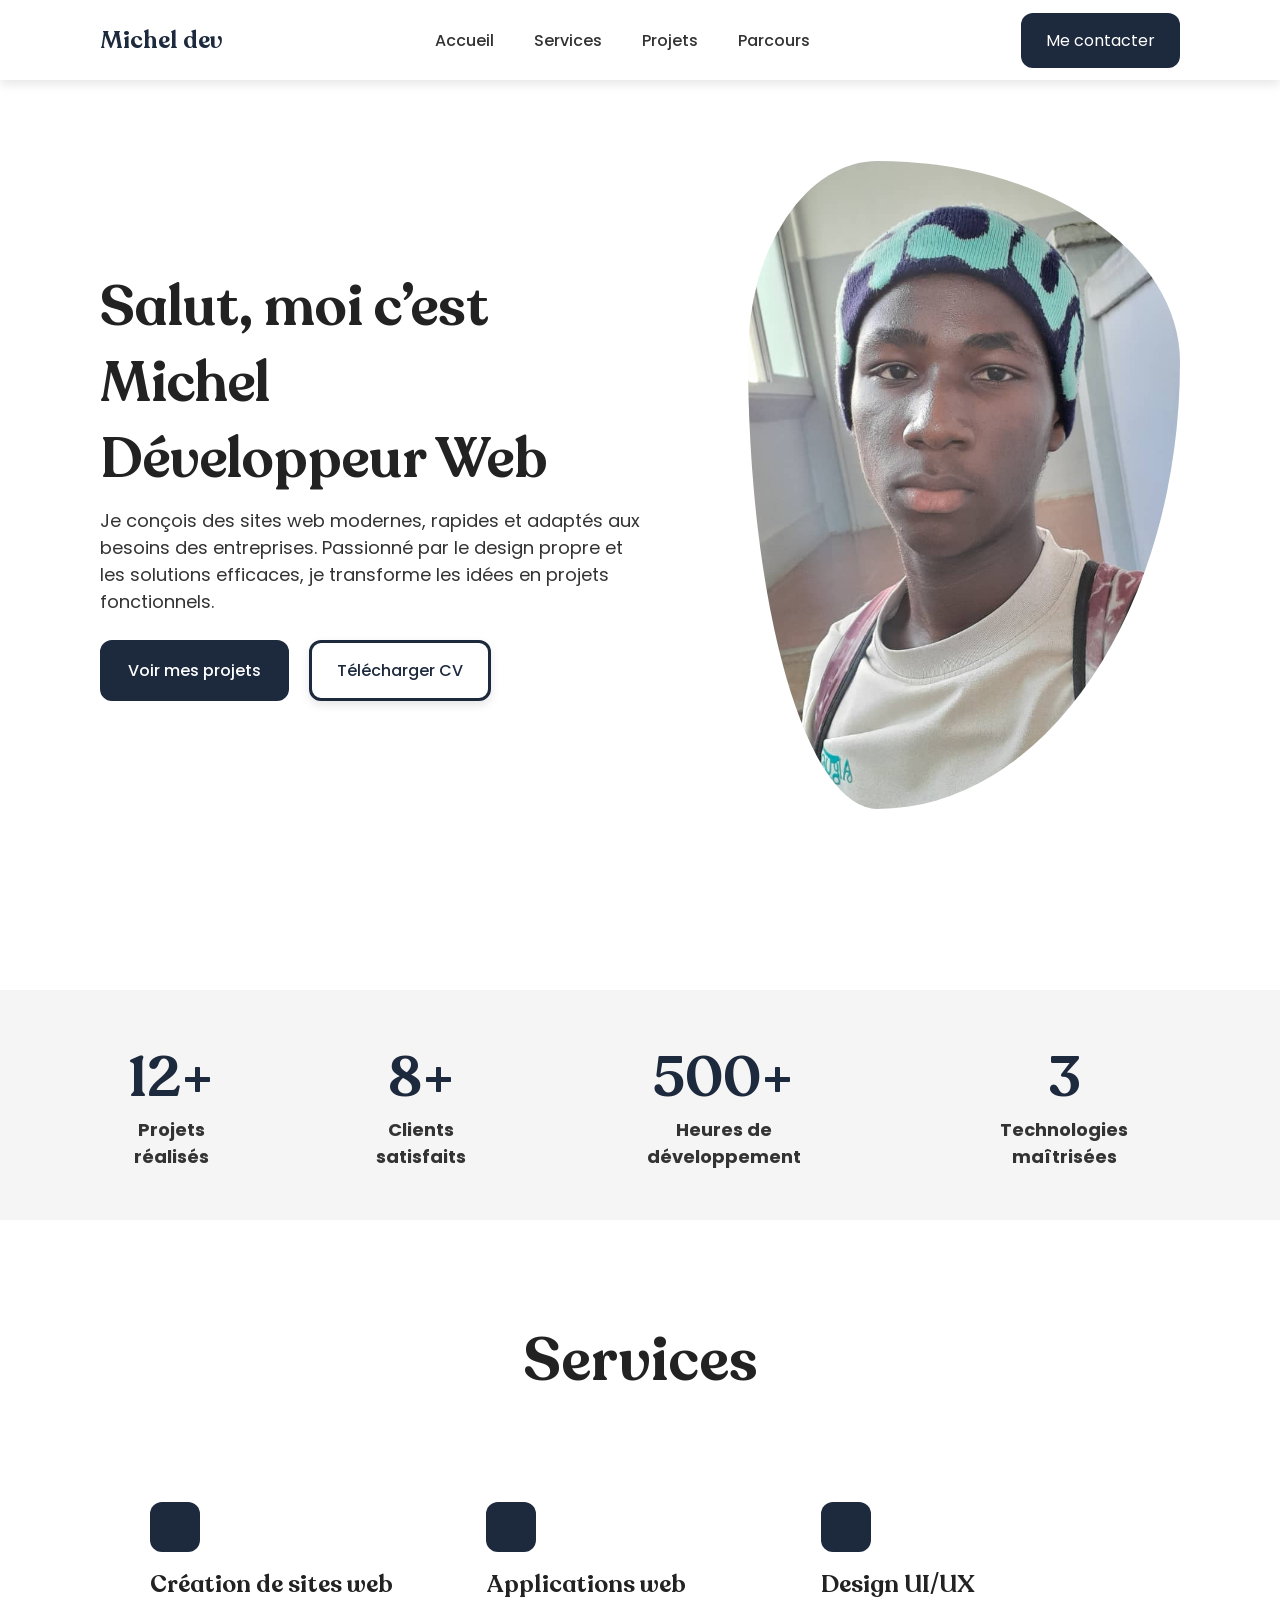
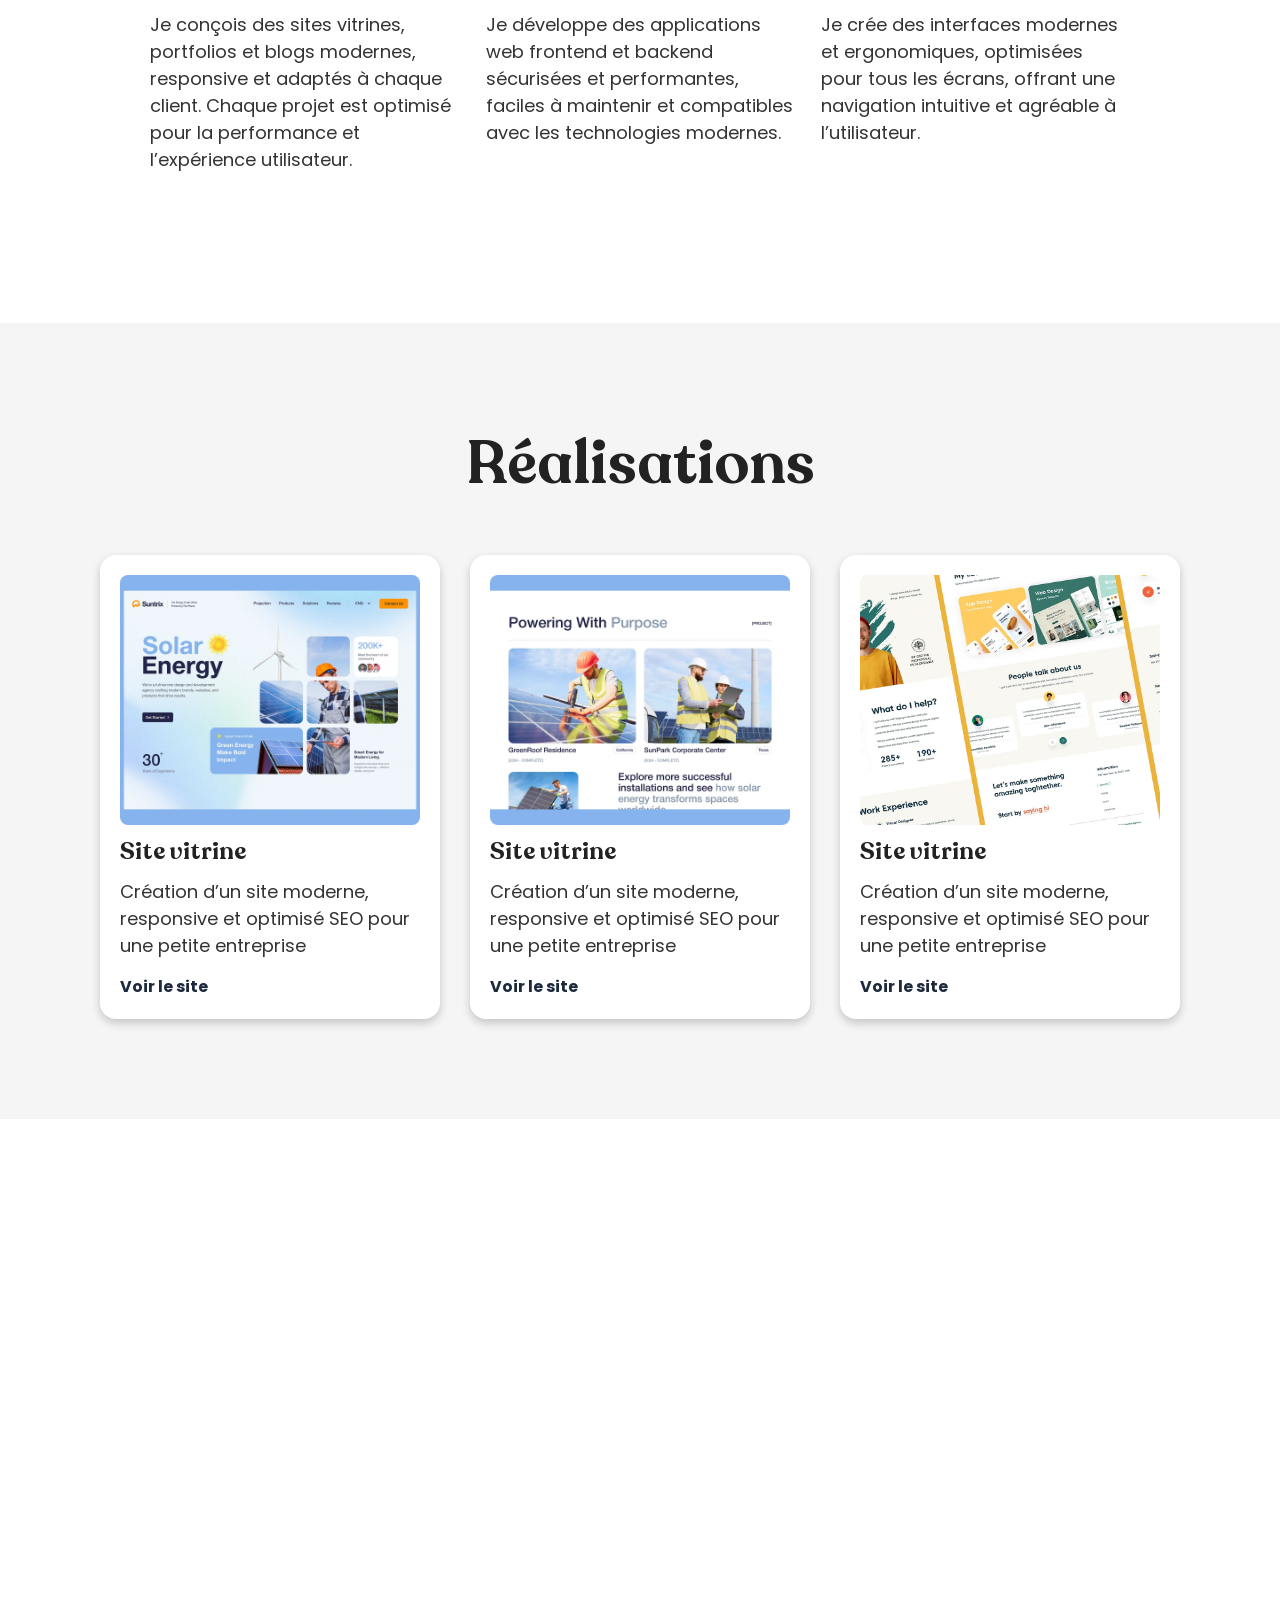
==== code.html @ 20b25637 "Version 1.0" ====
<!DOCTYPE html>
<html lang="en">

<head>
    <meta charset="UTF-8">
    <meta name="viewport" content="width=device-width, initial-scale=1.0">
    <link rel="stylesheet" href="style.css">
    <link rel="preconnect" href="https://fonts.googleapis.com">
    <link rel="preconnect" href="https://fonts.gstatic.com" crossorigin>
    <link rel='stylesheet'
        href='https://cdn-uicons.flaticon.com/3.0.0/uicons-regular-straight/css/uicons-regular-straight.css'>
    <link rel='stylesheet'
        href='https://cdn-uicons.flaticon.com/3.0.0/uicons-regular-rounded/css/uicons-regular-rounded.css'>
    <link
        href="https://fonts.googleapis.com/css2?family=Google+Sans+Flex:opsz,wght@6..144,1..1000&family=Montserrat:ital,wght@0,100..900;1,100..900&family=Poppins:ital,wght@0,100;0,200;0,300;0,400;0,500;0,600;0,700;0,800;0,900;1,100;1,200;1,300;1,400;1,500;1,600;1,700;1,800;1,900&display=swap"
        rel="stylesheet">
    <title>Document</title>
</head>

<body>
    <header>
        <div class="logo"><a href="#">Michel dev</a></div>
        <div class="onglets">
            <a href="test.html">Accueil</a>
            <a href="#">Services</a>
            <a href="#">Projets</a>
            <a href="#">Parcours</a>
        </div>
        <div class="contact">
            <a href="#">Me contacter</a>
        </div>
    </header>
    <section class="hero">
        <div class="hero-container">
            <div class="hero-text">
                <h1>Salut, moi c’est Michel <br> Développeur Web</h1>
                <p>
                    Je conçois des sites web modernes, rapides et adaptés aux besoins des entreprises.
                    Passionné par le design propre et les solutions efficaces, je transforme les idées en projets
                    fonctionnels.
                </p>

                <div class="hero-btn">
                    <a href="#">Voir mes projets</a>
                    <a href="#">Télécharger CV</a>
                </div>
            </div>
            <div class="hero-image"><img src="/WhatsApp Image 2025-12-08 at 14.41.46.webp" alt=""></div>
        </div>
    </section>
    <section class="stats">
        <div class="stats-list">
            <div class="stat">
                <h1>12+</h1>
                <p>Projets réalisés</p>
            </div>
            <div class="stat">
                <h1>8+</h1>
                <p>Clients satisfaits</p>
            </div>
            <div class="stat">
                <h1>500+</h1>
                <p>Heures de développement</p>
            </div>
            <div class="stat">
                <h1>3</h1>
                <p>Technologies maîtrisées</p>
            </div>
        </div>
    </section>
    <section class="service">
        <div class="service-header">
            <h1>Services</h1>
        </div>
        <div class="service-container">
            <div class="service-box">
                <div class="service-icon"><i class="fi fi-rr-code-window"></i></div>
                <div class="service-text">
                    <h3>Création de sites web</h3>
                    <p>
                        Je conçois des sites vitrines, portfolios et blogs modernes, responsive et adaptés à chaque
                        client. Chaque projet
                        est optimisé pour la performance et l’expérience utilisateur.
                    </p>
                </div>
            </div>
            <div class="service-box">
                <div class="service-icon"><i class="fi fi-rr-apps-add"></i></div>
                <div class="service-text">
                    <h3>Applications web</h3>
                    <p>
                        Je développe des applications web frontend et backend sécurisées et performantes, faciles à
                        maintenir et compatibles
                        avec les technologies modernes.
                    </p>
                </div>
            </div>
            <div class="service-box">
                <div class="service-icon"><i class="fi fi-rr-paintbrush-pencil"></i></div>
                <div class="service-text">
                    <h3>Design UI/UX</h3>
                    <p>
                        Je crée des interfaces modernes et ergonomiques, optimisées pour tous les écrans, offrant une
                        navigation intuitive
                        et agréable à l’utilisateur.
                    </p>
                </div>

            </div>
        </div>
    </section>
    <section class="projet">
        <div class="projet-header">
            <h1>Réalisations</h1>
        </div>
        <div class="projet-container">
            <div class="projet-box">
                <div class="projet-image"><img src="/0b5f8547e81bfb8bf76adc9c7a1561a4.png" alt=""></div>
                <div class="projet-text">
                    <h3>Site vitrine</h3>
                    <p>Création d’un site moderne, responsive et optimisé SEO pour une petite entreprise</p>
                    <a href="#">Voir le site <i class="fi fi-rr-arrow-right"></i></a>
                </div>
            </div>
            <div class="projet-box">
                <div class="projet-image"><img src="/b002c0d7b7030a1d97a89bfd084928f0.png" alt=""></div>
                <div class="projet-text">
                    <h3>Site vitrine</h3>
                    <p>Création d’un site moderne, responsive et optimisé SEO pour une petite entreprise</p>
                    <a href="#">Voir le site <i class="fi fi-rr-arrow-right"></i></a>
                </div>
            </div>
            <div class="projet-box">
                <div class="projet-image"><img src="/original-c26c7733b9b9399e5226156f7032d91d.webp" alt=""></div>
                <div class="projet-text">
                    <h3>Site vitrine</h3>
                    <p>Création d’un site moderne, responsive et optimisé SEO pour une petite entreprise</p>
                    <a href="#">Voir le site <i class="fi fi-rr-arrow-right"></i></a>
                </div>
            </div>
        </div>
    </section>
</body>

</html>
---- style.css ----
@font-face {
  font-family: recoleta;
  src: url(/recoleta/637ba2d71052e2a19a181ee8_RecoletaAlt-SemiBold.woff);
}
* {
  padding: 0;
  margin: 0;
  box-sizing: border-box;
  text-decoration: none;
  font-family: "Google Sans Flex", Poppins, "Segoe UI", Tahoma, Geneva, Verdana,
    sans-serif;
}
h1,
h2,
h3 {
  font-family: recoleta, "Google Sans Flex", Poppins, "Segoe UI";
}
body {
  margin-bottom: 100em;
}
h1 {
  font-size: 2.5rem;
  color: #222;
}
h2 {
  font-size: 2rem;
  color: #222;
}
h3 {
  font-size: 1.5rem;
  color: #222;
}

p,
span {
  font-size: 18px;
}
section {
  padding: 0 100px;
}


/* header */
header {
  display: flex;
  align-items: center;
  justify-content: space-between;
  padding: 0 100px;
  height: 80px;
  width: 100%;
  box-shadow: 0 4px 10px rgba(0, 0, 0, 0.1);
}

.logo a {
  display: block;
  color: #1d293d;
  font-weight: bold;
  font-family: recoleta;
  font-size: 1.5rem;
}
.onglets {
  display: flex;
  justify-content: center;
  gap: 40px;
}

.onglets a {
  position: relative;
  text-decoration: none;
  color: #333;
  font-weight: 500;
  padding: 5px 0;
}

.onglets a::after {
  content: "";
  position: absolute;
  bottom: 0;
  left: 0;
  width: 0;
  height: 3px;
  border-radius: 2px;
  background: #1d293d;
  transition: width 0.3s ease;
}

.onglets a:hover::after {
  width: 100%;
}
.onglets a:hover {
  color: #1d293d;
}
.contact a {
  display: block;
  padding: 15px 25px;
  background-color: #1d293d;
  color: white;
  border-radius: 12px;
  transition: 0.3s ease-in-out;
}
.contact a:hover {
  background-color: #283753;
}

/* hero section */
.hero {
  display: flex;
  align-items: center;
  height: 90vh;
}
.hero-container {
  display: flex;
  align-items: center;
  justify-content: space-between;
  height: 100%;
}
.hero-text {
  width: 50%;
}
.hero-text h1 {
  font-size: 3.5rem;
}
.hero-text p {
  color: #333;
  margin-top: 10px;
}
.hero-btn {
  margin-top: 25px;
  display: flex;
  align-items: center;
  gap: 20px;
}
.hero-btn a {
  display: inline-block;
  padding: 15px 25px;
  border-radius: 12px;
  background-color: #1d293d;
  color: white;
  font-weight: 500;
  border: solid #1d293d 3px;
  transition: 0.3s ease-in-out;
}
.hero-btn a:hover {
  background-color: #283753;
}
.hero-btn a:last-child {
  background-color: white;
  color: #1d293d;
  box-shadow: 0 4px 10px rgba(0, 0, 0, 0.1);
  border: solid 3px #1d293d;
}
.hero-btn a:last-child:hover {
  background-color: #1d293d;
  color: white;
}
.hero-image {
  width: 40%;
  height: 80%;
  border-radius: 30% 70% 70% 30% / 30% 31% 69% 70%;
  background-color: #283753;
  overflow: hidden;
}
.hero-image img {
  width: 100%;
  height: 100%;
  object-fit: cover;
}


/* Apropos */
.apropos {
  margin-top: 100px;
}
.apropos-container {
  display: flex;
  justify-content: space-between;
}

.stats {
    margin-top: 100px;
    padding: 50px 100px;
    background-color: whitesmoke;
}
.stats-list {
    display: flex;
    align-items: center;
    justify-content: center;
    gap: 100px;
    text-align: center;
}
.stats-list h1 {
    font-size: 3.5rem;
    color: #1d293d;
}
.stats-list p {
    color: #333;
    font-weight: bold;
}


.projet {
    margin-top: 150px;
    padding: 100px;
    background-color: whitesmoke;
}
.projet-header h1 {
    font-size: 3.75rem;
    text-align: center;
}
.projet-container {
    display: flex;
    align-items: center;
    justify-content: space-between;
    margin-top: 50px;
}
.projet-box {
    width: 31.5%;
    padding: 20px;
    box-shadow: 0 4px 10px rgba(0, 0, 0, 0.1), 0 4px 10px rgba(0, 0, 0, 0.1);
    border-radius: 16px;
    background-color: white;
}
.projet-image {
    width: 100%;
    height: 250px;
}
.projet-image img {
    width: 100%;
    height: 100%;
    object-fit: cover;
    border-radius: 8px;
}
.projet-text h3 {
    margin-top: 10px;
}
.projet-text p {
    margin-top: 10px;
    color: #333;
}
.projet-text a {
    display: flex;
    gap: 0 5px;
    margin-top: 15px;
    color: #1d293d;
    font-weight: bold;
}
.projet-text a i {
    margin-top: 3px;
}






/* service */
.service {
  margin-top: 100px;
  padding: 0 150px;
}
.service-header h1 {
    font-size: 3.75rem;
    text-align: center;
}
.service-container {
  display: flex;
  justify-content: space-between;
  flex-wrap: wrap;
  margin-top: 100px;
}
.service-box {
  width: 31.5%;
}
.service-icon {
  width: 50px;
  height: 50px;
  display: flex;
  align-items: center;
  justify-content: center;
  background-color: #1d293d;
  color: white;
  border-radius: 12px;
}
.service-icon i {
  font-size: 20px;
  margin-top: 7px;
}
.service-text h3 {
  margin-top: 16px;
}
.service-text P {
  margin-top: 10px;
  color: #333;
}

/* end */
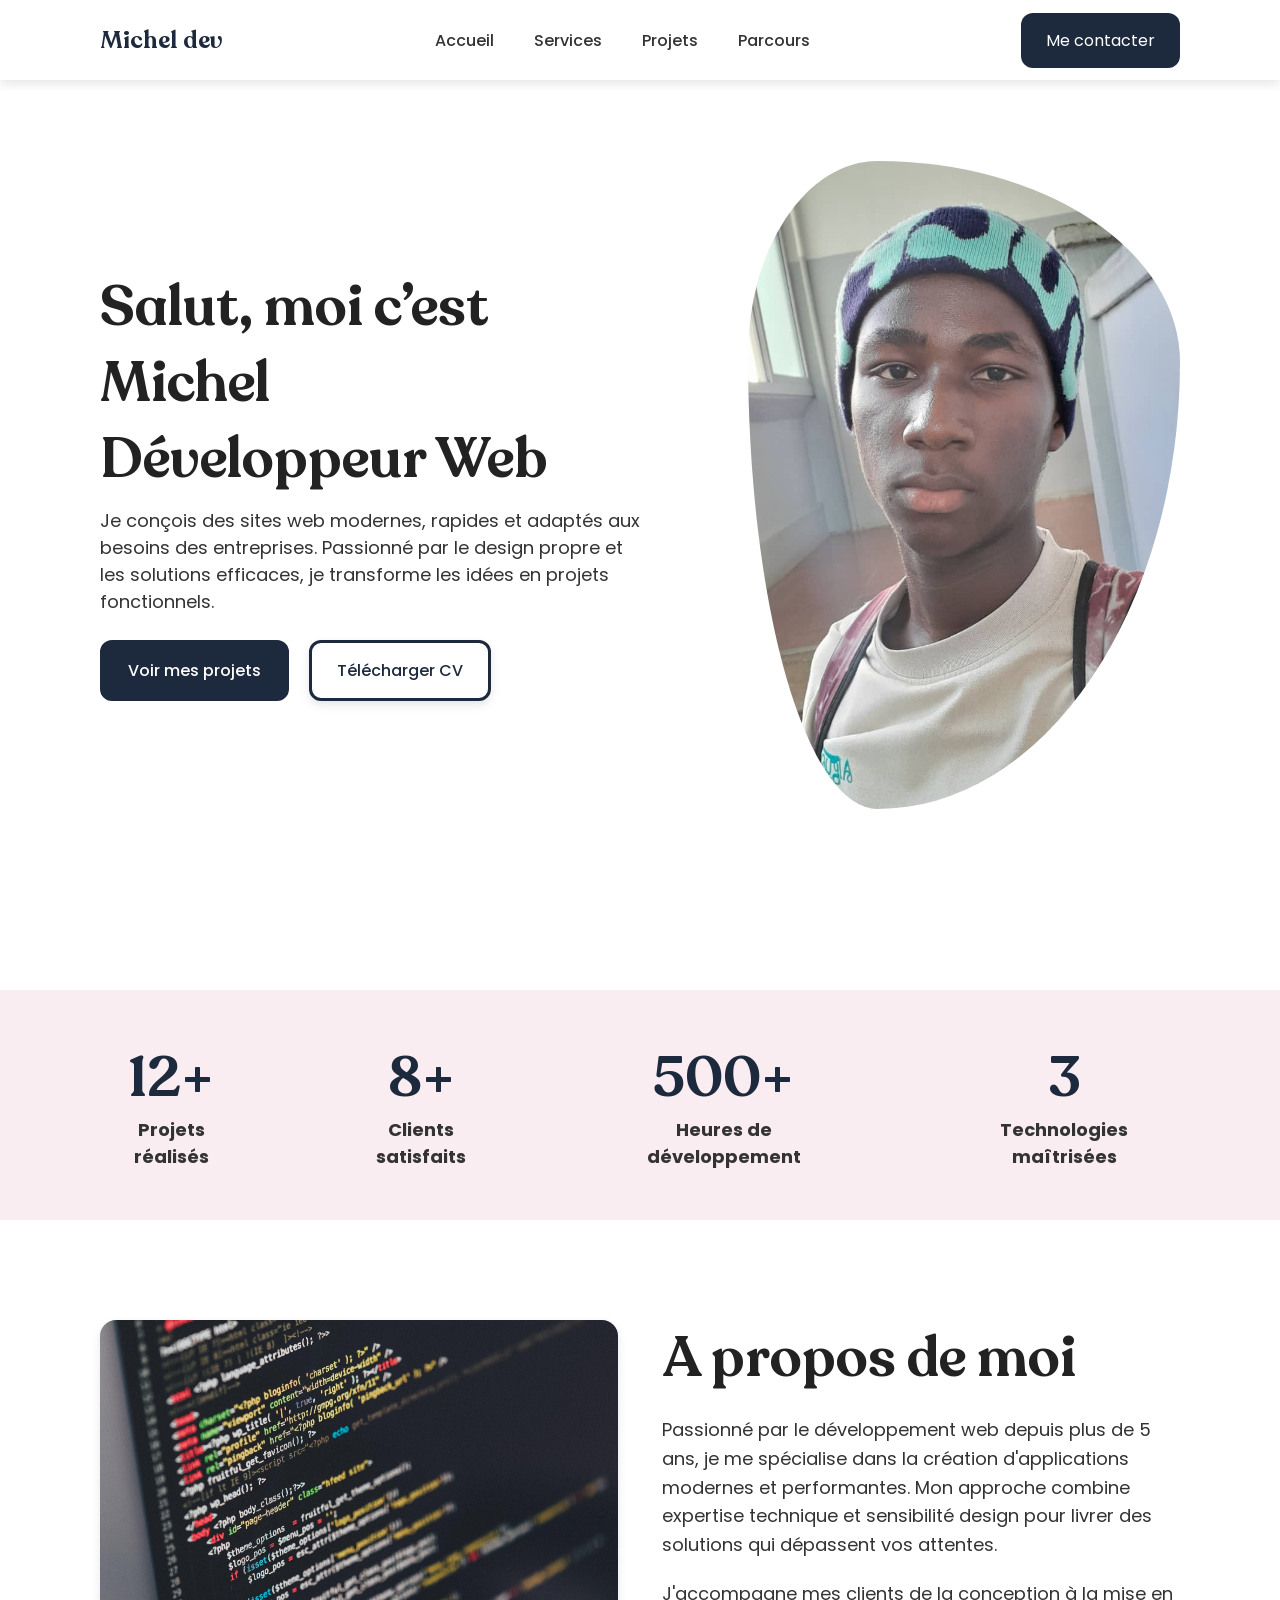
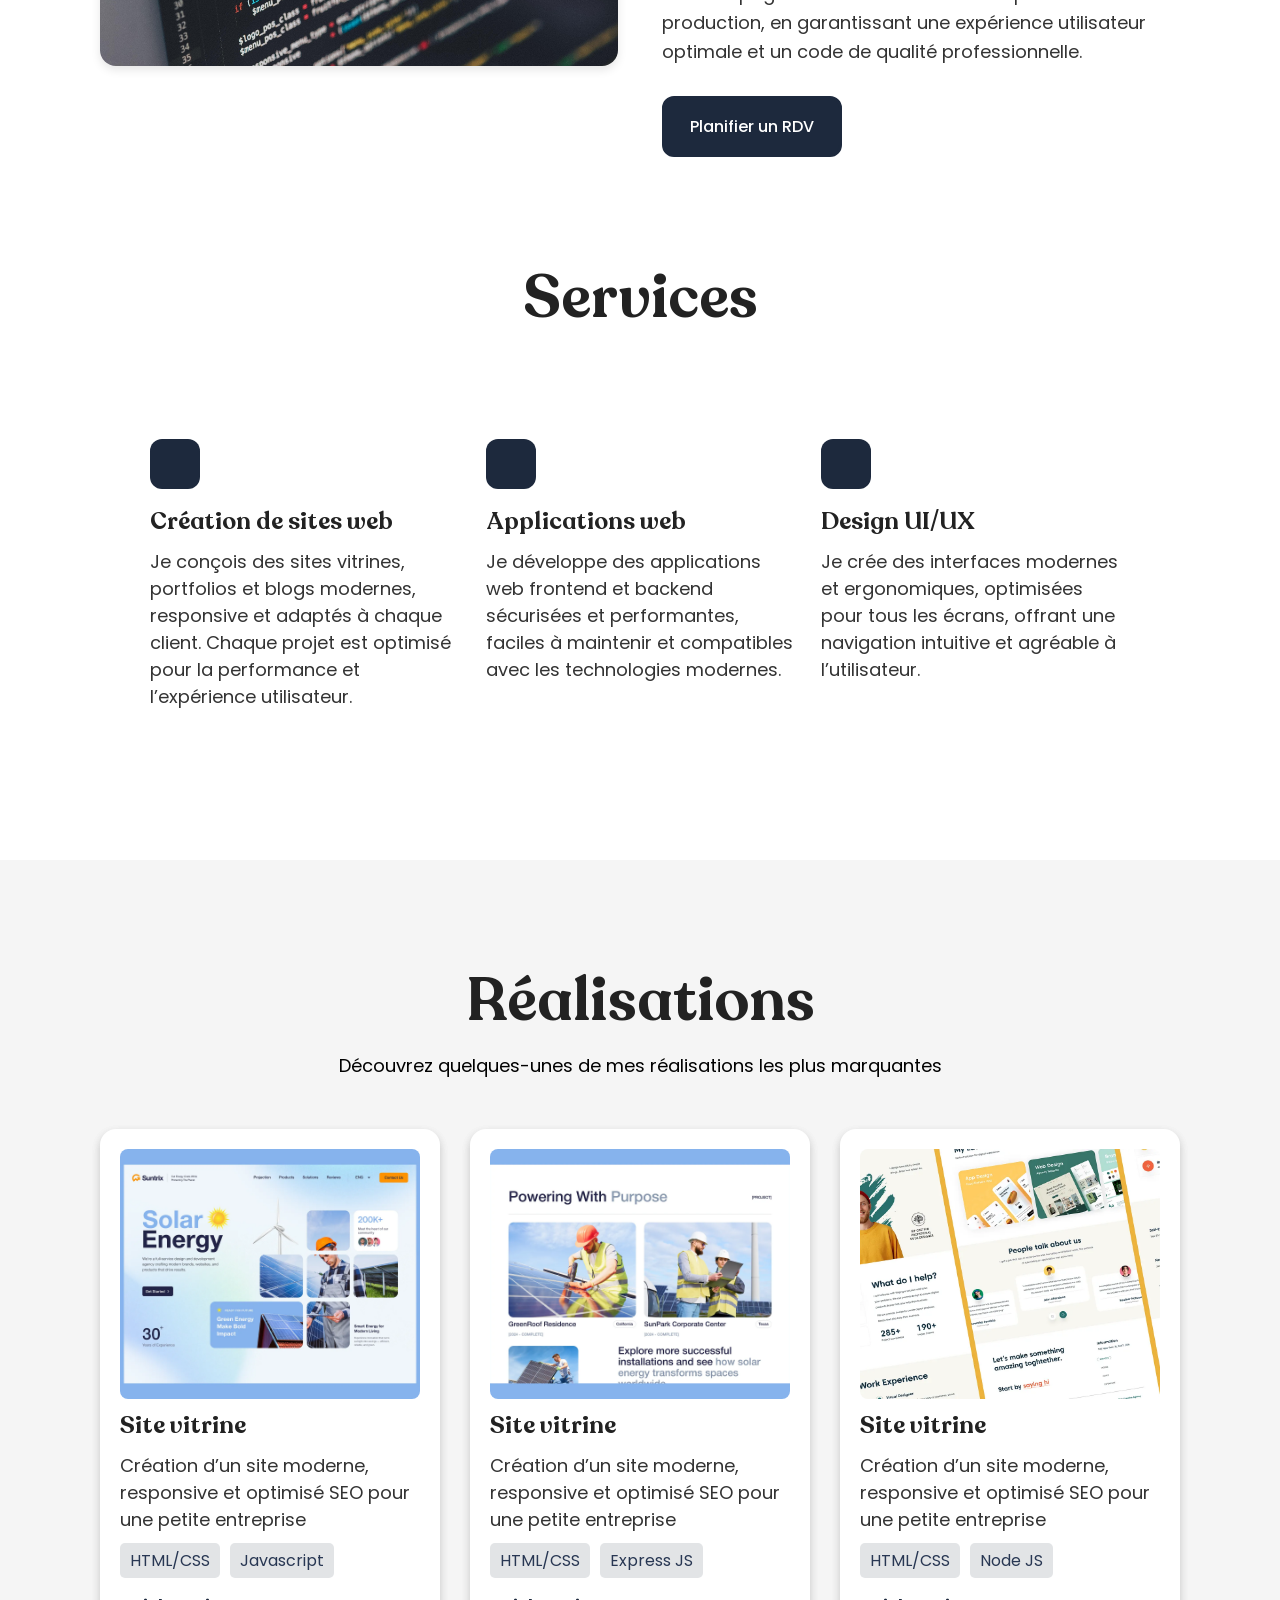
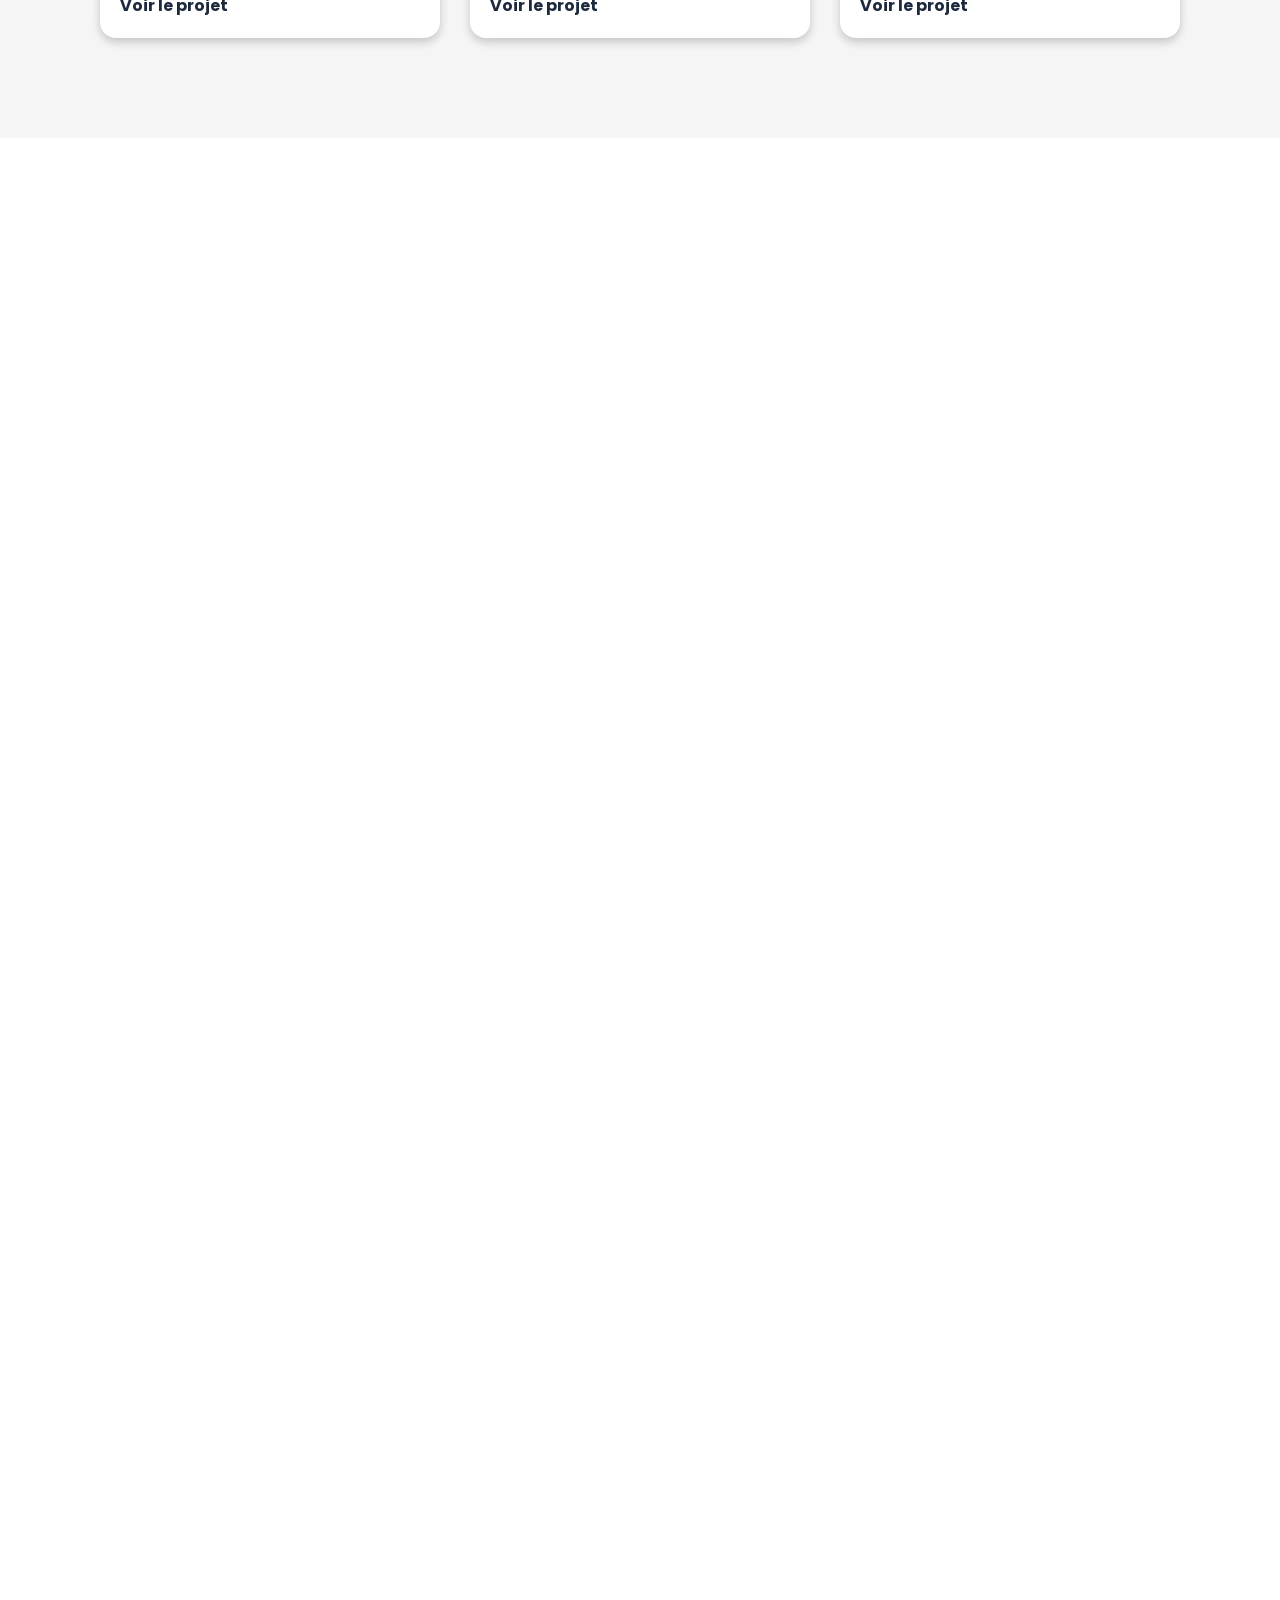
==== commit 4f7ae592: "Creation section A propos" ====
--- a/code.html
+++ b/code.html
@@ -68,6 +68,27 @@
             </div>
         </div>
     </section>
+    <section class="apropos">
+        <div class="apropos-left">
+            <img src="/code-1839406_1920.jpg" alt="">
+        </div>
+        <div class="apropos-right">
+            <h1>A propos de moi</h1>
+            <p>
+                Passionné par le développement web depuis plus de 5 ans, je me spécialise dans la création
+                d'applications modernes et
+                performantes. Mon approche combine expertise technique et sensibilité design pour livrer des solutions
+                qui dépassent vos
+                attentes.
+            </p>
+            <p>
+                J'accompagne mes clients de la conception à la mise en production, en garantissant une expérience
+                utilisateur optimale
+                et un code de qualité professionnelle.
+            </p>
+            <a href="#">Planifier un RDV</a>
+        </div>
+    </section>
     <section class="service">
         <div class="service-header">
             <h1>Services</h1>
@@ -112,6 +133,7 @@
     <section class="projet">
         <div class="projet-header">
             <h1>Réalisations</h1>
+            <p>Découvrez quelques-unes de mes réalisations les plus marquantes</p>
         </div>
         <div class="projet-container">
             <div class="projet-box">
@@ -119,7 +141,11 @@
                 <div class="projet-text">
                     <h3>Site vitrine</h3>
                     <p>Création d’un site moderne, responsive et optimisé SEO pour une petite entreprise</p>
-                    <a href="#">Voir le site <i class="fi fi-rr-arrow-right"></i></a>
+                    <div class="techno">
+                        <div class="box">HTML/CSS</div>
+                        <div class="box">Javascript</div>
+                    </div>
+                    <a href="#">Voir le projet <i class="fi fi-rr-arrow-right"></i></a>
                 </div>
             </div>
             <div class="projet-box">
@@ -127,7 +153,11 @@
                 <div class="projet-text">
                     <h3>Site vitrine</h3>
                     <p>Création d’un site moderne, responsive et optimisé SEO pour une petite entreprise</p>
-                    <a href="#">Voir le site <i class="fi fi-rr-arrow-right"></i></a>
+                    <div class="techno">
+                        <div class="box">HTML/CSS</div>
+                        <div class="box">Express JS</div>
+                    </div>
+                    <a href="#">Voir le projet <i class="fi fi-rr-arrow-right"></i></a>
                 </div>
             </div>
             <div class="projet-box">
@@ -135,7 +165,11 @@
                 <div class="projet-text">
                     <h3>Site vitrine</h3>
                     <p>Création d’un site moderne, responsive et optimisé SEO pour une petite entreprise</p>
-                    <a href="#">Voir le site <i class="fi fi-rr-arrow-right"></i></a>
+                    <div class="techno">
+                        <div class="box">HTML/CSS</div>
+                        <div class="box">Node JS</div>
+                    </div>
+                    <a href="#">Voir le projet <i class="fi fi-rr-arrow-right"></i></a>
                 </div>
             </div>
         </div>
--- a/style.css
+++ b/style.css
@@ -7,8 +7,8 @@
   margin: 0;
   box-sizing: border-box;
   text-decoration: none;
-  font-family: "Google Sans Flex", Poppins, "Segoe UI", Tahoma, Geneva, Verdana,
-    sans-serif;
+  font-family:
+    "Google Sans Flex", Poppins, "Segoe UI", Tahoma, Geneva, Verdana, sans-serif;
 }
 h1,
 h2,
@@ -38,7 +38,6 @@
 section {
   padding: 0 100px;
 }
-
 
 /* header */
 header {
@@ -166,92 +165,133 @@
   object-fit: cover;
 }
 
-
 /* Apropos */
 .apropos {
   margin-top: 100px;
-}
-.apropos-container {
-  display: flex;
-  justify-content: space-between;
+  display: flex;
+  justify-content: space-between;
+}
+.apropos-left,
+.apropos-right {
+  width: 48%;
+}
+.apropos-left img {
+  width: 100%;
+  height: auto;
+  border-radius: 16px;
+  box-shadow: 0 4px 10px rgba(0, 0, 0, 0.1);
+}
+.apropos-right h1 {
+  font-size: 3.5rem;
+}
+.apropos-right p {
+  margin-top: 20px;
+  color: #333;
+  line-height: 1.6;
+}
+.apropos-right a {
+  display: inline-block;
+  margin-top: 30px;
+  padding: 15px 25px;
+  background-color: #1d293d;
+  color: white;
+  border-radius: 12px;
+  font-weight: 500;
+  border: solid #1d293d 3px;
+  transition: 0.3s ease-in-out;
+}
+.apropos-right a:hover {
+  background-color: #283753;
 }
 
 .stats {
-    margin-top: 100px;
-    padding: 50px 100px;
-    background-color: whitesmoke;
+  margin-top: 100px;
+  padding: 50px 100px;
+  background-color: #d8709320;
 }
 .stats-list {
-    display: flex;
-    align-items: center;
-    justify-content: center;
-    gap: 100px;
-    text-align: center;
+  display: flex;
+  align-items: center;
+  justify-content: center;
+  gap: 100px;
+  text-align: center;
 }
 .stats-list h1 {
-    font-size: 3.5rem;
-    color: #1d293d;
+  font-size: 3.5rem;
+  color: #1d293d;
 }
 .stats-list p {
-    color: #333;
-    font-weight: bold;
-}
-
+  color: #333;
+  font-weight: bold;
+}
 
 .projet {
-    margin-top: 150px;
-    padding: 100px;
-    background-color: whitesmoke;
+  margin-top: 150px;
+  padding: 100px;
+  background-color: whitesmoke;
 }
 .projet-header h1 {
-    font-size: 3.75rem;
-    text-align: center;
+  font-size: 3.75rem;
+  text-align: center;
+}
+.projet-header p {
+  text-align: center;
+  margin-top: 10px;
 }
 .projet-container {
-    display: flex;
-    align-items: center;
-    justify-content: space-between;
-    margin-top: 50px;
+  display: flex;
+  align-items: center;
+  justify-content: space-between;
+  margin-top: 50px;
 }
 .projet-box {
-    width: 31.5%;
-    padding: 20px;
-    box-shadow: 0 4px 10px rgba(0, 0, 0, 0.1), 0 4px 10px rgba(0, 0, 0, 0.1);
-    border-radius: 16px;
-    background-color: white;
+  width: 31.5%;
+  padding: 20px;
+  box-shadow:
+    0 4px 10px rgba(0, 0, 0, 0.1),
+    0 4px 10px rgba(0, 0, 0, 0.1);
+  border-radius: 16px;
+  background-color: white;
 }
 .projet-image {
-    width: 100%;
-    height: 250px;
+  width: 100%;
+  height: 250px;
 }
 .projet-image img {
-    width: 100%;
-    height: 100%;
-    object-fit: cover;
-    border-radius: 8px;
+  width: 100%;
+  height: 100%;
+  object-fit: cover;
+  border-radius: 8px;
 }
 .projet-text h3 {
-    margin-top: 10px;
+  margin-top: 10px;
 }
 .projet-text p {
-    margin-top: 10px;
-    color: #333;
+  margin-top: 10px;
+  color: #333;
 }
 .projet-text a {
-    display: flex;
-    gap: 0 5px;
-    margin-top: 15px;
-    color: #1d293d;
-    font-weight: bold;
+  display: flex;
+  gap: 0 5px;
+  margin-top: 15px;
+  color: #1d293d;
+  font-weight: bold;
 }
 .projet-text a i {
-    margin-top: 3px;
-}
-
-
-
-
-
+  margin-top: 3px;
+}
+.techno {
+  margin-top: 10px;
+  display: flex;
+  align-items: center;
+  gap: 10px;
+}
+.techno .box {
+  padding: 5px 10px;
+  background-color: #1d293d20;
+  border-radius: 5px;
+  color: #283753;
+}
 
 /* service */
 .service {
@@ -259,8 +299,8 @@
   padding: 0 150px;
 }
 .service-header h1 {
-    font-size: 3.75rem;
-    text-align: center;
+  font-size: 3.75rem;
+  text-align: center;
 }
 .service-container {
   display: flex;
